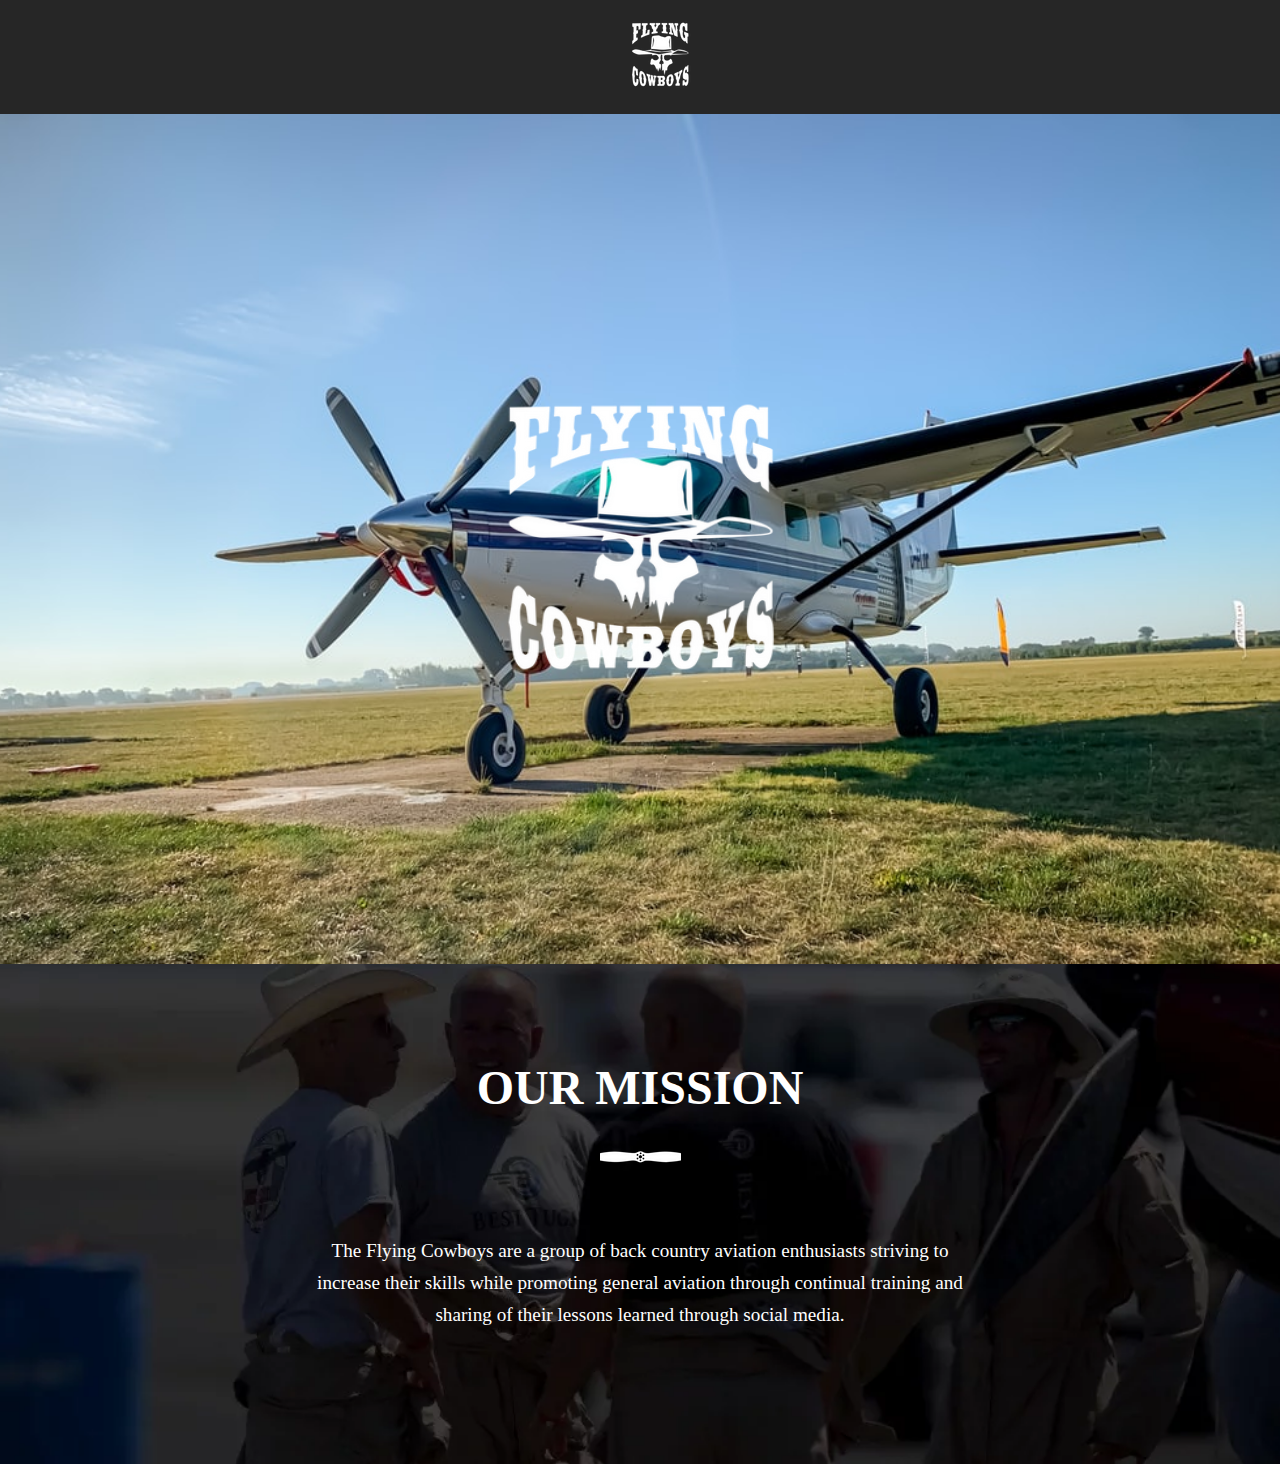
==== Assignment5/index.html @ ade6dc64 "Commit almost done assignment 5" ====
<!DOCTYPE html>
<html lang="en">
    <head>
        <meta charset="utf-8" />
        <title>Michael Arnell</title>
        <meta name="viewport" content="width=device-width, intial-scale=1.0" />
        <link rel="stylesheet" href="styles/common.css" />
    </head>
    <body>
        <nav>
            <div class="logo-wrapper">
                <img src="images/Flying Cowboys Logo@4x-8.webp" alt="logo-small" />
            </div>
        </nav>
        <div class="hero">
            <img
                src="images/FlyingCowboysLogoLarge.webp"
                alt="logo-large"
            />
        </div>
        <div class="mission">
            <h1>OUR MISSION</h1>
            <img src="images/divider.webp" alt="divider" />
            <p>
                The Flying Cowboys are a group of back country aviation
                enthusiasts striving to
                <br/>
                increase their skills while promoting
                general aviation through continual training and
                <br/>
                sharing of their
                lessons learned through social media.
            </p>
        </div>
    </body>
</html>
---- Assignment5/styles/common.css ----
html,body {
    margin: 0;
}

nav {
    position: fixed;
    top: 0px;
    width: 100%;
    display: flex;
    justify-content: center;
    align-items: center;
    background: linear-gradient(0deg,rgba(0, 0, 0, .85), rgba(0, 0, 0, .85));
    padding: 20px;
}

nav img {
}

.hero {
    margin-top: 114px;
    display: flex;
    justify-content: center;
    align-items: center;
    background: url("../images/cessnalight.jpeg");
    background-size: cover;
    background-position: center;
    height: 850px;
}

.hero img {
    height: 300px;
    width: 300px;
}

.mission {
    display: flex;
    flex-direction: column;
    justify-content: center;
    align-items: center;
    text-align: center;
    background-image: url(../images/cowboys2.webp);
    background-size: cover;
    background-position: center;
    height: 500px;
    color: white;
}

.mission h1 {
    font-size: 3rem;
}

.mission p {
    line-height: 2rem;
    padding: 50px;
    font-size: 1.2rem;
}
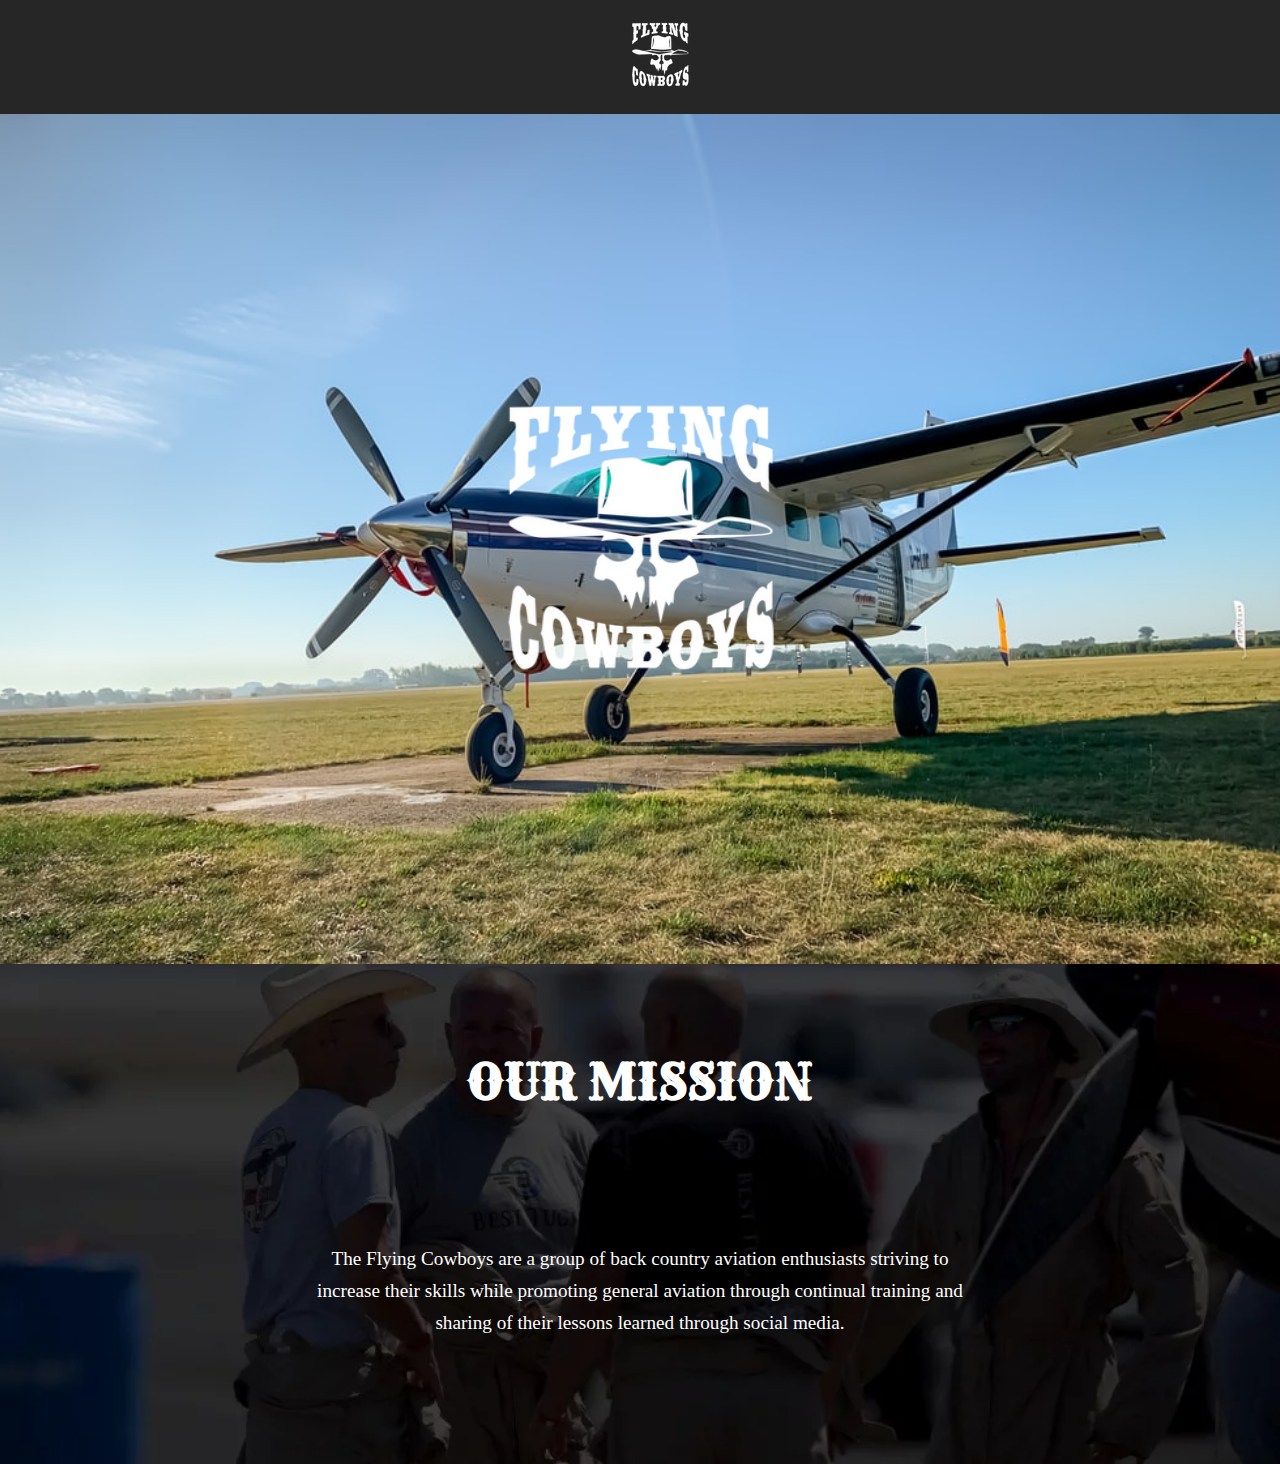
==== commit 513c0cb0: "Finalize Assignment 5" ====
--- a/Assignment5/index.html
+++ b/Assignment5/index.html
@@ -4,32 +4,43 @@
         <meta charset="utf-8" />
         <title>Michael Arnell</title>
         <meta name="viewport" content="width=device-width, intial-scale=1.0" />
+        <link rel="preconnect" href="https://fonts.googleapis.com" />
+        <link rel="preconnect" href="https://fonts.gstatic.com" crossorigin />
+        <link
+            href="https://fonts.googleapis.com/css2?family=Rye&display=swap"
+            rel="stylesheet"
+        />
+        <link
+            rel="stylesheet"
+            href="https://use.fontawesome.com/releases/v5.15.4/css/all.css"
+            integrity="sha384-DyZ88mC6Up2uqS4h/KRgHuoeGwBcD4Ng9SiP4dIRy0EXTlnuz47vAwmeGwVChigm"
+            crossorigin="anonymous"
+        />
         <link rel="stylesheet" href="styles/common.css" />
     </head>
     <body>
         <nav>
             <div class="logo-wrapper">
-                <img src="images/Flying Cowboys Logo@4x-8.webp" alt="logo-small" />
+                <img
+                    src="images/Flying Cowboys Logo@4x-8.webp"
+                    alt="logo-small"
+                />
             </div>
         </nav>
         <div class="hero">
-            <img
-                src="images/FlyingCowboysLogoLarge.webp"
-                alt="logo-large"
-            />
+            <img src="images/FlyingCowboysLogoLarge.webp" alt="logo-large" />
         </div>
         <div class="mission">
             <h1>OUR MISSION</h1>
-            <img src="images/divider.webp" alt="divider" />
+            <i class="fas fa-plane"></i>
             <p>
                 The Flying Cowboys are a group of back country aviation
                 enthusiasts striving to
-                <br/>
-                increase their skills while promoting
-                general aviation through continual training and
-                <br/>
-                sharing of their
-                lessons learned through social media.
+                <br />
+                increase their skills while promoting general aviation through
+                continual training and
+                <br />
+                sharing of their lessons learned through social media.
             </p>
         </div>
     </body>
--- a/Assignment5/styles/common.css
+++ b/Assignment5/styles/common.css
@@ -11,9 +11,6 @@
     align-items: center;
     background: linear-gradient(0deg,rgba(0, 0, 0, .85), rgba(0, 0, 0, .85));
     padding: 20px;
-}
-
-nav img {
 }
 
 .hero {
@@ -46,7 +43,13 @@
 }
 
 .mission h1 {
+    font-family: "Rye", serif;
     font-size: 3rem;
+}
+
+.mission i {
+    margin-top: 30px;
+    font-size: 2rem;
 }
 
 .mission p {
